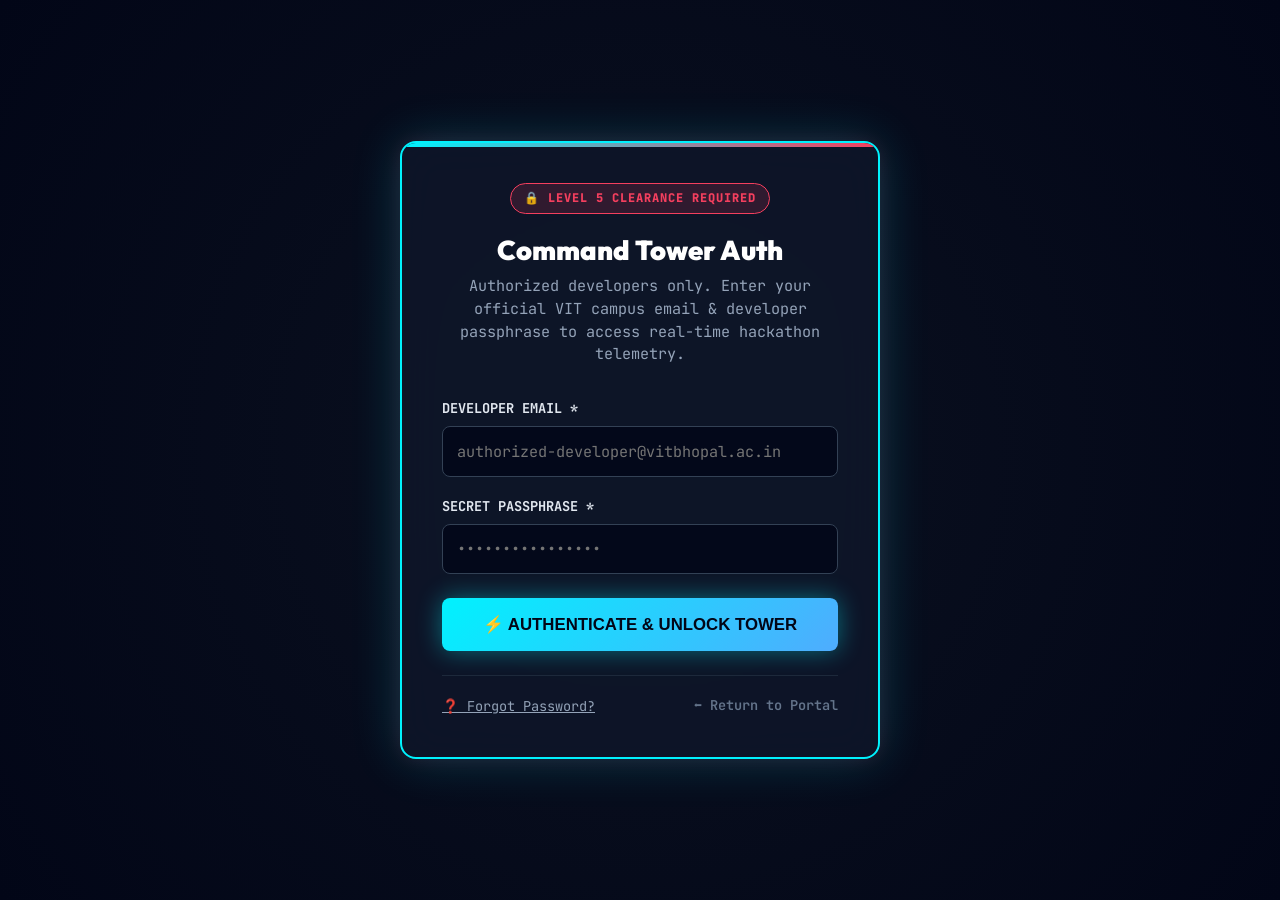
==== developer.html @ 4f8545e0 "feat(auth): integrate titanium zero-knowledge SHA-256 developer authentication gateway" ====
<!DOCTYPE html>
<html lang="en">
<head>
    <meta charset="UTF-8">
    <meta name="viewport" content="width=device-width, initial-scale=1.0">
    <title>Dev Command Tower | HackOrbit 2026 Organizers</title>
    <meta name="description" content="Dedicated developer and organizer portal for HackOrbit 2026. Broadcast live updates to the main hackathon website in real-time.">
    <link rel="stylesheet" href="styles.css">
</head>
<body class="dev-console-body">

    <!-- TITANIUM SECURITY FIREWALL & AUTH GATE -->
    <div id="devAuthOverlay" style="position: fixed; inset: 0; background: radial-gradient(circle at center, #0b1120 0%, #020617 100%); z-index: 10000; display: flex; align-items: center; justify-content: center; padding: 1.5rem;">
        <div style="background: rgba(15, 23, 42, 0.85); border: 2px solid #00f2fe; box-shadow: 0 0 50px rgba(0, 242, 254, 0.2), 0 0 20px rgba(244, 63, 94, 0.15); border-radius: 16px; width: 100%; max-width: 480px; padding: 2.5rem; backdrop-filter: blur(20px); text-align: center; position: relative; overflow: hidden;">
            <div style="position: absolute; top: 0; left: 0; right: 0; height: 4px; background: linear-gradient(90deg, #00f2fe, #f43f5e);"></div>
            <span style="display: inline-block; background: rgba(244, 63, 94, 0.15); border: 1px solid #f43f5e; color: #f43f5e; padding: 0.3rem 0.8rem; border-radius: 9999px; font-size: 0.75rem; font-weight: 800; letter-spacing: 1px; margin-bottom: 1.2rem; font-family: 'JetBrains Mono', monospace;">🔒 LEVEL 5 CLEARANCE REQUIRED</span>
            
            <h2 style="color: #fff; font-size: 1.7rem; font-weight: 900; margin: 0 0 0.5rem 0;">Command Tower Auth</h2>
            <p style="color: #94a3b8; font-size: 0.95rem; line-height: 1.5; margin-bottom: 2rem;">Authorized developers only. Enter your official VIT campus email & developer passphrase to access real-time hackathon telemetry.</p>
            
            <!-- LOGIN FORM -->
            <form id="authLoginForm" style="text-align: left;">
                <div style="margin-bottom: 1.2rem;">
                    <label style="display: block; color: #e2e8f0; font-size: 0.85rem; font-weight: 700; margin-bottom: 0.4rem; font-family: 'JetBrains Mono', monospace;" for="devEmail">DEVELOPER EMAIL *</label>
                    <input type="email" id="devEmail" required placeholder="authorized-developer@vitbhopal.ac.in" style="width: 100%; padding: 0.85rem; background: rgba(2, 6, 23, 0.8); border: 1px solid #334155; color: #fff; border-radius: 8px; font-family: 'JetBrains Mono', monospace; font-size: 0.95rem; transition: all 0.2s; outline: none;" autocomplete="email">
                </div>

                <div style="margin-bottom: 1.5rem;">
                    <label style="display: block; color: #e2e8f0; font-size: 0.85rem; font-weight: 700; margin-bottom: 0.4rem; font-family: 'JetBrains Mono', monospace;" for="devPass">SECRET PASSPHRASE *</label>
                    <input type="password" id="devPass" required placeholder="••••••••••••••••" style="width: 100%; padding: 0.85rem; background: rgba(2, 6, 23, 0.8); border: 1px solid #334155; color: #fff; border-radius: 8px; font-family: 'JetBrains Mono', monospace; font-size: 0.95rem; transition: all 0.2s; outline: none;" autocomplete="current-password">
                </div>

                <div id="authErrorMsg" style="color: #f43f5e; background: rgba(244, 63, 94, 0.1); border: 1px solid #f43f5e; padding: 0.75rem; border-radius: 6px; font-size: 0.85rem; margin-bottom: 1.2rem; display: none; font-family: 'JetBrains Mono', monospace;">
                    🚨 ACCESS DENIED: Unidentified cryptographic hash signature.
                </div>

                <button type="submit" style="width: 100%; padding: 1rem; background: linear-gradient(135deg, #00f2fe, #4facfe); border: none; color: #020617; font-weight: 900; border-radius: 8px; font-size: 1.05rem; cursor: pointer; transition: all 0.2s; box-shadow: 0 0 25px rgba(0, 242, 254, 0.4); text-transform: uppercase;">
                    ⚡ Authenticate & Unlock Tower
                </button>
            </form>

            <div style="display: flex; justify-content: space-between; align-items: center; margin-top: 1.5rem; padding-top: 1.2rem; border-top: 1px solid #1e293b;">
                <button type="button" id="forgotPassBtn" style="background: transparent; border: none; color: #94a3b8; font-size: 0.85rem; text-decoration: underline; cursor: pointer; transition: color 0.2s; font-family: 'JetBrains Mono', monospace;">
                    ❓ Forgot Password?
                </button>
                <a href="index.html" style="color: #64748b; font-size: 0.85rem; text-decoration: none; font-weight: 600; font-family: 'JetBrains Mono', monospace;">
                    ⬅ Return to Portal
                </a>
            </div>

            <!-- FORGOT PASSWORD / RECOVERY SECTION -->
            <div id="recoveryContainer" style="display: none; margin-top: 1.5rem; padding-top: 1.5rem; border-top: 1px dashed #334155; text-align: left;">
                <span style="color: #00f2fe; font-weight: 800; font-size: 0.85rem; display: block; margin-bottom: 0.5rem;">🛡️ CRYPTOGRAPHIC RECOVERY PROTOCOL</span>
                <p style="color: #94a3b8; font-size: 0.82rem; line-height: 1.5; margin-bottom: 1rem;">
                    For zero-knowledge security, credentials exist strictly as one-way SHA-256 hashes in source code. To verify identity and recover access, answer your campus challenge:
                </p>
                <div style="margin-bottom: 1rem;">
                    <label style="display: block; color: #fff; font-size: 0.8rem; font-weight: 700; margin-bottom: 0.3rem;" for="recoveryClubInput">Security Challenge: Official organizing club name at VIT?</label>
                    <input type="text" id="recoveryClubInput" placeholder="e.g. Data Science Club" style="width: 100%; padding: 0.6rem; background: #020617; border: 1px solid #059669; color: #fff; border-radius: 6px; font-size: 0.85rem; font-family: 'JetBrains Mono', monospace;">
                </div>
                <button type="button" id="verifyRecoveryBtn" style="width: 100%; padding: 0.65rem; background: rgba(16, 185, 129, 0.2); border: 1px solid #10b981; color: #10b981; font-weight: 800; border-radius: 6px; cursor: pointer;">
                    🔍 Verify & Reveal Passphrase
                </button>
                <div id="recoveryResult" style="margin-top: 0.8rem; font-size: 0.85rem; font-weight: 700; font-family: 'JetBrains Mono', monospace; display: none;"></div>
            </div>
        </div>
    </div>

    <!-- PROTECTED PORTAL CONTENT WRAPPER -->
    <div id="devPortalMainContent" style="display: none;">
        <!-- HEADER -->
        <header class="dev-header">
            <div class="dev-title">
                <span>💻 HackOrbit DevTower v2.6 // Organizers & Admin Console</span>
            </div>
            <div style="display: flex; gap: 1.2rem; align-items: center; flex-wrap: wrap;">
                <span style="color: #10b981; font-size: 0.9rem; font-weight: 700;">🟢 SYNC ENGINE: ACTIVE</span>
                <button id="devLogoutBtn" style="background: rgba(244, 63, 94, 0.15); border: 1px solid #f43f5e; color: #f43f5e; padding: 0.5rem 1.1rem; border-radius: 4px; cursor: pointer; font-family: 'JetBrains Mono', monospace; font-size: 0.85rem; font-weight: 700; transition: all 0.2s;">
                    🔒 Lock & Logout
                </button>
                <a href="index.html" target="_blank" style="background: rgba(16, 185, 129, 0.15); border: 1px solid #10b981; color: #10b981; padding: 0.5rem 1.2rem; border-radius: 4px; text-decoration: none; font-weight: 700; font-size: 0.85rem; transition: all 0.2s;">
                    🔗 Live Website →
                </a>
            </div>
        </header>

        <div class="container" style="max-width: 1300px; padding: 2rem;">
        <p style="color: #94a3b8; margin-bottom: 2rem; font-size: 1.05rem;">
            Welcome, Data Science Club Developer! Anything you publish or delete down below is **instantly synchronized** in real-time with the main HackOrbit registration website via browser channel broadcasting. Try having both tabs open side-by-side!
        </p>

        <div class="dev-grid">
            <!-- LEFT PANEL: TRANSMITTING NEW BROADCAST OR SCHEDULE EVENT -->
            <div class="dev-panel">
                <h2 class="dev-panel-title" id="formPanelTitle">📡 Transmit New Live Announcement</h2>
                <form id="broadcastForm">
                    <div style="margin-bottom: 1.5rem;">
                        <label style="display: block; color: #fff; margin-bottom: 0.5rem; font-weight: 700;" id="titleLabel" for="title">Broadcast Title *</label>
                        <input type="text" id="title" required placeholder="e.g. 🚀 NEW TRACK BONUSES RELEASED!" style="width: 100%; padding: 0.8rem; background: #0b1120; border: 1px solid #059669; color: #fff; border-radius: 4px; font-family: 'JetBrains Mono', monospace; font-size: 1rem;">
                    </div>

                    <div style="margin-bottom: 1.5rem;">
                        <label style="display: block; color: #fff; margin-bottom: 0.5rem; font-weight: 700;" id="dateLabel" for="eventDate">Hackathon Date & Schedule Time *</label>
                        <input type="text" id="eventDate" required placeholder="e.g. Day 1 (Nov 14) - 05:30 PM or Nov 15 | 10:00 AM" style="width: 100%; padding: 0.8rem; background: #0b1120; border: 1px solid #059669; color: #fff; border-radius: 4px; font-family: 'JetBrains Mono', monospace; font-size: 1rem;">
                        <p id="dateHelp" style="color: #64748b; font-size: 0.82rem; margin-top: 0.4rem; margin-bottom: 0;">This exact schedule date & time will appear on the HackOrbit Live Events portal.</p>
                    </div>

                    <div id="metaRow" style="display: grid; grid-template-columns: 1fr 1fr; gap: 1.5rem; margin-bottom: 1.5rem;">
                        <div>
                            <label style="display: block; color: #fff; margin-bottom: 0.5rem; font-weight: 700;" for="category">Badge Category *</label>
                            <select id="category" required style="width: 100%; padding: 0.8rem; background: #0b1120; border: 1px solid #059669; color: #fff; border-radius: 4px; font-family: 'JetBrains Mono', monospace; font-size: 1rem; cursor: pointer;">
                                <option value="ALERT">🚨 ALERT</option>
                                <option value="NEW PRIZE">💰 NEW PRIZE</option>
                                <option value="SCHEDULE">📅 SCHEDULE</option>
                                <option value="INFO" selected>ℹ️ INFO / WORKSHOP</option>
                            </select>
                        </div>
                        <div>
                            <label style="display: block; color: #fff; margin-bottom: 0.5rem; font-weight: 700;" for="priority">Card Glow & Priority *</label>
                            <select id="priority" required style="width: 100%; padding: 0.8rem; background: #0b1120; border: 1px solid #059669; color: #fff; border-radius: 4px; font-family: 'JetBrains Mono', monospace; font-size: 1rem; cursor: pointer;">
                                <option value="urgent">🔴 Urgent (Red Glow)</option>
                                <option value="prize">🟡 Prize Bounty (Gold Glow)</option>
                                <option value="info" selected>🔵 Normal (Cyan Glow)</option>
                            </select>
                        </div>
                    </div>

                    <div style="margin-bottom: 1.5rem;">
                        <label style="display: block; color: #fff; margin-bottom: 0.5rem; font-weight: 700;" id="descLabel" for="text">Announcement Content *</label>
                        <textarea id="text" required rows="4" placeholder="Enter full details for student hackers..." style="width: 100%; padding: 0.8rem; background: #0b1120; border: 1px solid #059669; color: #fff; border-radius: 4px; font-family: 'JetBrains Mono', monospace; font-size: 1rem; resize: vertical;"></textarea>
                    </div>

                    <button type="submit" id="submitBtn" class="dev-btn">
                        ⚡ BROADCAST INSTANTLY TO HACKORBIT FEED
                    </button>
                </form>
            </div>

            <!-- RIGHT PANEL: LIVE DASHBOARD -->
            <div class="dev-panel">
                <div style="display: flex; justify-content: space-between; align-items: center; margin-bottom: 1.5rem; padding-bottom: 0.8rem; border-bottom: 1px dashed #374151;">
                    <h2 id="dashboardTitle" style="color: #fff; font-size: 1.2rem; margin: 0;">🛰️ Active Feed & Broadcast Control</h2>
                    <button id="backToFeedBtn" style="background: rgba(0, 242, 254, 0.15); border: 1px solid #00f2fe; color: #00f2fe; padding: 0.4rem 1rem; border-radius: 4px; cursor: pointer; font-family: 'JetBrains Mono', monospace; font-size: 0.85rem; font-weight: 700; transition: all 0.2s;">
                        🔙 Back
                    </button>
                </div>
                
                <p id="dashboardDesc" style="color: #64748b; font-size: 0.9rem; margin-bottom: 1.5rem;">
                    These items are currently live on the main HackOrbit portal. Deleting an item removes it from user view instantly without a page refresh.
                </p>

                <div id="devFeedList" style="display: flex; flex-direction: column; gap: 1rem; max-height: 500px; overflow-y: auto; padding-right: 0.5rem;">
                    <!-- Javascript populates active items -->
                </div>
            </div>
        </div>

        <!-- BOTTOM SECTION: ECOSYSTEM LIVE CUSTOMIZATION -->
        <div style="margin-top: 4rem; margin-bottom: 4rem; border-top: 1px solid #374151; padding-top: 2.5rem;">
            <div style="display: flex; justify-content: space-between; align-items: center; margin-bottom: 2rem; flex-wrap: wrap; gap: 1rem;">
                <div>
                    <span style="color: #00f2fe; font-weight: 700; font-family: 'JetBrains Mono', monospace; font-size: 0.85rem; letter-spacing: 1px; text-transform: uppercase;">🌍 Deep Customization Console</span>
                    <h2 style="color: #fff; font-size: 1.8rem; margin: 0.3rem 0 0 0;">Customize "Enter the Ecosystem"</h2>
                    <p style="color: #64748b; font-size: 0.9rem; margin: 0.4rem 0 0 0;">Modify stats, labels, challenge tracks, and descriptions below. Changes take effect on the main website when you click the save buttons.</p>
                </div>
                <button id="resetEcosystemBtn" style="background: rgba(239, 68, 68, 0.15); border: 1px solid #ef4444; color: #ef4444; padding: 0.5rem 1.2rem; border-radius: 4px; cursor: pointer; font-family: 'JetBrains Mono', monospace; font-size: 0.85rem; font-weight: 700; transition: all 0.2s;">
                    🔄 Reset Ecosystem to Defaults
                </button>
            </div>
            
            <div style="display: grid; grid-template-columns: repeat(auto-fit, minmax(320px, 1fr)); gap: 2rem;">
                <!-- 1. OVERVIEW & INTRO CUSTOMIZER -->
                <div class="dev-panel" style="height: 100%;">
                    <h3 style="color: #fff; font-size: 1.2rem; margin-top: 0; margin-bottom: 1rem; border-bottom: 1px dashed #374151; padding-bottom: 0.6rem;">📝 Header & Overview Text</h3>
                    <div style="display: flex; flex-direction: column; gap: 1rem;">
                        <div>
                            <label style="display: block; color: #fff; font-size: 0.9rem; font-weight: 700; margin-bottom: 0.4rem;" for="ecoSubtitle">Section Subtitle</label>
                            <input type="text" id="ecoSubtitle" style="width: 100%; padding: 0.7rem; background: #0b1120; border: 1px solid #059669; color: #fff; border-radius: 4px; font-family: 'JetBrains Mono', monospace;">
                        </div>
                        <div>
                            <label style="display: block; color: #fff; font-size: 0.9rem; font-weight: 700; margin-bottom: 0.4rem;" for="ecoTitle">Main Heading (HTML allowed)</label>
                            <input type="text" id="ecoTitle" style="width: 100%; padding: 0.7rem; background: #0b1120; border: 1px solid #059669; color: #fff; border-radius: 4px; font-family: 'JetBrains Mono', monospace;">
                        </div>
                        <div>
                            <label style="display: block; color: #fff; font-size: 0.9rem; font-weight: 700; margin-bottom: 0.4rem;" for="ecoDesc">Overview Description</label>
                            <textarea id="ecoDesc" rows="4" style="width: 100%; padding: 0.7rem; background: #0b1120; border: 1px solid #059669; color: #fff; border-radius: 4px; font-family: 'JetBrains Mono', monospace; resize: vertical;"></textarea>
                        </div>
                        <button id="saveEcoOverviewBtn" class="dev-btn" style="margin-top: 0.5rem; width: 100%;">
                            ⚡ SAVE OVERVIEW TO MAIN WEBSITE
                        </button>
                    </div>
                </div>

                <!-- 2. STATS BOXES CUSTOMIZER -->
                <div class="dev-panel" style="height: 100%;">
                    <div style="display: flex; justify-content: space-between; align-items: center; margin-bottom: 1rem; border-bottom: 1px dashed #374151; padding-bottom: 0.6rem;">
                        <h3 style="color: #fff; font-size: 1.2rem; margin: 0;">📊 Stat Counters & Labels</h3>
                        <button id="addEcoStatBtn" style="background: rgba(16, 185, 129, 0.2); border: 1px solid #10b981; color: #10b981; padding: 0.3rem 0.8rem; border-radius: 4px; cursor: pointer; font-weight: 700; font-size: 0.8rem;">➕ Add Stat</button>
                    </div>
                    <div id="ecoStatsContainer" style="display: flex; flex-direction: column; gap: 1rem; max-height: 380px; overflow-y: auto; padding-right: 0.4rem; margin-bottom: 1rem;">
                        <!-- JS renders stat inputs here -->
                    </div>
                    <button id="saveEcoStatsBtn" class="dev-btn" style="background: linear-gradient(135deg, #10b981, #3b82f6); width: 100%;">
                        💾 SAVE STATS TO MAIN WEBSITE
                    </button>
                </div>

                <!-- 3. CHALLENGE TRACKS CUSTOMIZER -->
                <div class="dev-panel" style="height: 100%; grid-column: 1 / -1;">
                    <div style="display: flex; justify-content: space-between; align-items: center; margin-bottom: 1.5rem; border-bottom: 1px dashed #374151; padding-bottom: 0.6rem; flex-wrap: wrap; gap: 0.5rem;">
                        <div>
                            <h3 style="color: #fff; font-size: 1.2rem; margin: 0;">🛠️ AI & MLOps Challenge Tracks</h3>
                            <span style="color: #64748b; font-size: 0.85rem;">Edit icon emojis, titles, and challenge goals for student teams</span>
                        </div>
                        <button id="addEcoTrackBtn" style="background: rgba(0, 242, 254, 0.2); border: 1px solid #00f2fe; color: #00f2fe; padding: 0.4rem 1rem; border-radius: 4px; cursor: pointer; font-weight: 700; font-size: 0.85rem;">➕ Add Challenge Track</button>
                    </div>
                    <div id="ecoTracksContainer" style="display: grid; grid-template-columns: repeat(auto-fit, minmax(280px, 1fr)); gap: 1.5rem; margin-bottom: 1.5rem;">
                        <!-- JS renders challenge track cards here -->
                    </div>
                    <button id="saveEcoTracksBtn" class="dev-btn" style="background: linear-gradient(135deg, #00f2fe, #4facfe); width: 100%; max-width: 450px; margin: 0 auto; display: block;">
                        💾 SAVE CHALLENGE TRACKS TO MAIN WEBSITE
                    </button>
                </div>
            </div>
        </div>

        <!-- BOTTOM SECTION #2: FREQUENTLY ASKED QUESTIONS (FAQ) LIVE CUSTOMIZATION -->
        <div style="margin-top: 4rem; margin-bottom: 4rem; border-top: 1px solid #374151; padding-top: 2.5rem;">
            <div style="display: flex; justify-content: space-between; align-items: center; margin-bottom: 1.5rem; flex-wrap: wrap; gap: 1rem;">
                <div>
                    <span style="color: #f43f5e; font-family: 'JetBrains Mono', monospace; font-weight: 700; text-transform: uppercase; font-size: 0.85rem; letter-spacing: 1.5px;">GOT QUESTIONS? PORTAL EDITOR</span>
                    <h2 style="font-size: 1.8rem; margin: 0.3rem 0; color: #fff;">Frequently Asked <span style="color: #f43f5e;">Questions</span> Customizer</h2>
                    <p style="color: #94a3b8; font-size: 0.95rem; margin: 0;">Add new FAQ questions, modify answers, and update descriptions. Changes take effect on the main website only when you click the save buttons.</p>
                </div>
                <button id="resetFaqBtn" style="background: rgba(244, 63, 94, 0.15); border: 1px solid #f43f5e; color: #f43f5e; padding: 0.6rem 1.2rem; border-radius: 4px; cursor: pointer; font-family: 'JetBrains Mono', monospace; font-weight: 700; transition: all 0.2s;">
                    🔄 Reset FAQs to Defaults
                </button>
            </div>

            <div style="display: grid; grid-template-columns: minmax(320px, 1fr) minmax(400px, 2fr); gap: 2rem; align-items: start;" class="eco-grid-container">
                <!-- 1. FAQ HEADER TEXT CUSTOMIZER -->
                <div class="dev-panel" style="height: 100%;">
                    <h3 style="color: #fff; font-size: 1.2rem; margin-bottom: 1rem; border-bottom: 1px dashed #374151; padding-bottom: 0.5rem;">📝 FAQ Section Header & Title</h3>
                    
                    <div style="display: flex; flex-direction: column; gap: 1.2rem; margin-bottom: 1.5rem;">
                        <div>
                            <label style="display: block; color: #94a3b8; font-size: 0.85rem; margin-bottom: 0.4rem;">Section Subtitle</label>
                            <input type="text" id="faqSubtitle" class="dev-select" style="width: 100%;" placeholder="Got Questions?">
                        </div>
                        <div>
                            <label style="display: block; color: #94a3b8; font-size: 0.85rem; margin-bottom: 0.4rem;">Main Heading (HTML allowed)</label>
                            <input type="text" id="faqTitle" class="dev-select" style="width: 100%;" placeholder="Frequently Asked <span class='text-gradient'>Questions</span>">
                        </div>
                        <div>
                            <label style="display: block; color: #94a3b8; font-size: 0.85rem; margin-bottom: 0.4rem;">Overview Description</label>
                            <textarea id="faqDesc" class="dev-select" style="width: 100%; resize: vertical;" rows="4" placeholder="Everything you need to know about competing in HackOrbit 2026."></textarea>
                        </div>
                    </div>

                    <button id="saveFaqOverviewBtn" class="dev-btn" style="background: linear-gradient(135deg, #f43f5e, #fb7185); width: 100%;">
                        💾 SAVE FAQ OVERVIEW TO MAIN WEBSITE
                    </button>
                </div>

                <!-- 2. FAQ QUESTIONS & ANSWERS CUSTOMIZER -->
                <div class="dev-panel" style="height: 100%;">
                    <div style="display: flex; justify-content: space-between; align-items: center; margin-bottom: 1.2rem; border-bottom: 1px dashed #374151; padding-bottom: 0.6rem; flex-wrap: wrap; gap: 0.5rem;">
                        <div>
                            <h3 style="color: #fff; font-size: 1.2rem; margin: 0;">❓ FAQ Items Editor</h3>
                            <span style="color: #64748b; font-size: 0.85rem;">Manage accordion questions and developer responses</span>
                        </div>
                        <button id="addFaqItemBtn" style="background: rgba(244, 63, 94, 0.2); border: 1px solid #f43f5e; color: #f43f5e; padding: 0.4rem 1rem; border-radius: 4px; cursor: pointer; font-weight: 700; font-size: 0.85rem;">➕ Add FAQ Question</button>
                    </div>

                    <div id="faqItemsContainer" style="display: flex; flex-direction: column; gap: 1.2rem; margin-bottom: 1.5rem; max-height: 600px; overflow-y: auto; padding-right: 0.5rem;">
                        <!-- JS renders FAQ item cards here -->
                    </div>

                    <button id="saveFaqItemsBtn" class="dev-btn" style="background: linear-gradient(135deg, #f43f5e, #e11d48); width: 100%;">
                        💾 SAVE FAQS TO MAIN WEBSITE
                    </button>
                </div>
            </div>
        </div>
    </div>
    </div><!-- END #devPortalMainContent WRAPPER -->

    <!-- TOAST CONFIRMATION -->
    <div id="devToast" style="position: fixed; bottom: 30px; right: 30px; background: #10b981; color: #000; font-weight: 700; padding: 1rem 1.8rem; border-radius: 4px; box-shadow: 0 0 25px rgba(16, 185, 129, 0.6); display: none; z-index: 9999;">
        ✅ Broadcast Transmitted across Live Channels!
    </div>

    <script src="dev-portal.js"></script>
</body>
</html>
---- styles.css ----
@import url('https://fonts.googleapis.com/css2?family=Outfit:wght@300;400;500;600;700;800;900&family=Plus+Jakarta+Sans:wght@300;400;500;600;700&family=JetBrains+Mono:wght@400;500;700&display=swap');

:root {
    /* Color Palette - Deep Cosmic Cyberpunk (Dark Mode Default) */
    --bg-primary: #050814;
    --bg-secondary: #0a0f24;
    --bg-card: rgba(18, 26, 56, 0.6);
    --bg-glass: rgba(20, 30, 65, 0.45);
    --border-glass: rgba(255, 255, 255, 0.12);
    --border-glow: rgba(0, 242, 254, 0.4);
    
    /* Neon Accents */
    --accent-cyan: #00f2fe;
    --accent-purple: #8a2be2;
    --accent-magenta: #ff007f;
    --accent-emerald: #00df89;
    --accent-gold: #ffb800;
    --accent-red: #ff3864;
    
    /* Gradients */
    --gradient-primary: linear-gradient(135deg, var(--accent-cyan), #4facfe, var(--accent-purple));
    --gradient-fire: linear-gradient(135deg, #ff0844 0%, #ffb199 100%);
    --gradient-emerald: linear-gradient(135deg, #0ba360 0%, #3cba92 100%);
    --gradient-gold: linear-gradient(135deg, #f6d365 0%, #fda085 100%);
    --gradient-text: linear-gradient(90deg, #00f2fe, #9b51e0, #ff007f);

    /* Typography */
    --font-heading: 'Outfit', sans-serif;
    --font-body: 'Plus Jakarta Sans', sans-serif;
    --font-code: 'JetBrains Mono', monospace;
    
    /* Text Colors */
    --text-main: #f0f4ff;
    --text-muted: #94a3b8;
    --text-dark: #0f172a;

    /* Shadows & Glows */
    --glow-cyan: 0 0 25px rgba(0, 242, 254, 0.35);
    --glow-purple: 0 0 25px rgba(138, 43, 226, 0.35);
    --glow-emerald: 0 0 25px rgba(0, 223, 137, 0.35);
    
    /* Transition & Dimensions */
    --transition-fast: 0.2s cubic-bezier(0.4, 0, 0.2, 1);
    --transition-smooth: 0.4s cubic-bezier(0.16, 1, 0.3, 1);
    --radius-sm: 8px;
    --radius-md: 16px;
    --radius-lg: 24px;
    --radius-full: 9999px;
}

/* Light Theme Variables (Switch via theme toggle) */
[data-theme="light"] {
    --bg-primary: #f2f6ff;
    --bg-secondary: #e6f0ff;
    --bg-card: rgba(255, 255, 255, 0.75);
    --bg-glass: rgba(255, 255, 255, 0.85);
    --border-glass: rgba(15, 23, 42, 0.1);
    --border-glow: rgba(138, 43, 226, 0.3);
    
    --text-main: #0f172a;
    --text-muted: #475569;
    --text-dark: #ffffff;
    
    --glow-cyan: 0 8px 30px rgba(0, 242, 254, 0.2);
    --glow-purple: 0 8px 30px rgba(138, 43, 226, 0.2);
    
    --gradient-primary: linear-gradient(135deg, #2563eb, #7c3aed, #db2777);
    --gradient-text: linear-gradient(90deg, #1d4ed8, #7c3aed, #d946ef);
}

/* Base Styles & Resets */
* {
    margin: 0;
    padding: 0;
    box-sizing: border-box;
}

html {
    scroll-behavior: smooth;
    font-size: 16px;
}

body {
    background-color: var(--bg-primary);
    color: var(--text-main);
    font-family: var(--font-body);
    line-height: 1.6;
    overflow-x: hidden;
    transition: background-color var(--transition-smooth), color var(--transition-smooth);
    background-image: 
        radial-gradient(circle at 15% 20%, rgba(138, 43, 226, 0.15) 0%, transparent 45%),
        radial-gradient(circle at 85% 60%, rgba(0, 242, 254, 0.12) 0%, transparent 45%),
        radial-gradient(circle at 50% 90%, rgba(255, 0, 127, 0.1) 0%, transparent 40%);
    background-attachment: fixed;
}

a {
    color: inherit;
    text-decoration: none;
    transition: color var(--transition-fast);
}

ul {
    list-style: none;
}

/* Typography Utility */
h1, h2, h3, h4, h5, h6 {
    font-family: var(--font-heading);
    font-weight: 700;
    line-height: 1.25;
}

.text-gradient {
    background: var(--gradient-text);
    -webkit-background-clip: text;
    -webkit-text-fill-color: transparent;
    background-clip: text;
    display: inline-block;
}

/* Glassmorphism Containers */
.glass-card {
    background: var(--bg-card);
    backdrop-filter: blur(14px);
    -webkit-backdrop-filter: blur(14px);
    border: 1px solid var(--border-glass);
    border-radius: var(--radius-md);
    box-shadow: 0 10px 30px rgba(0, 0, 0, 0.2);
    transition: all var(--transition-smooth);
}

.glass-card:hover {
    transform: translateY(-5px);
    border-color: var(--border-glow);
    box-shadow: var(--glow-cyan);
}

/* Layout & Containers */
.container {
    max-width: 1240px;
    margin: 0 auto;
    padding: 0 2rem;
}

section {
    padding: 6rem 0;
    position: relative;
}

/* -------------------------------------------
   LIVE DEVELOPER TICKER BANNER (TOP)
------------------------------------------- */
.live-ticker-banner {
    background: rgba(10, 15, 36, 0.95);
    border-bottom: 1px solid var(--border-glow);
    padding: 0.6rem 2rem;
    position: sticky;
    top: 0;
    z-index: 1000;
    display: flex;
    align-items: center;
    justify-content: space-between;
    gap: 1rem;
    backdrop-filter: blur(20px);
    box-shadow: 0 4px 20px rgba(0, 242, 254, 0.15);
}

[data-theme="light"] .live-ticker-banner {
    background: rgba(255, 255, 255, 0.95);
}

.ticker-left {
    display: flex;
    align-items: center;
    gap: 0.8rem;
    overflow: hidden;
    flex-grow: 1;
}

.live-badge {
    background: var(--accent-red);
    color: #fff;
    font-family: var(--font-code);
    font-weight: 700;
    font-size: 0.75rem;
    padding: 0.2rem 0.6rem;
    border-radius: var(--radius-full);
    text-transform: uppercase;
    letter-spacing: 1px;
    display: flex;
    align-items: center;
    gap: 0.4rem;
    animation: pulse-red 2s infinite;
    white-space: nowrap;
}

.live-dot {
    width: 6px;
    height: 6px;
    background: #fff;
    border-radius: 50%;
}

.ticker-content {
    font-family: var(--font-code);
    font-size: 0.9rem;
    color: var(--accent-cyan);
    white-space: nowrap;
    overflow: hidden;
    text-overflow: ellipsis;
    font-weight: 500;
}

.ticker-cta {
    background: transparent;
    border: 1px solid var(--accent-emerald);
    color: var(--accent-emerald);
    padding: 0.3rem 0.8rem;
    font-size: 0.8rem;
    border-radius: var(--radius-sm);
    font-family: var(--font-code);
    transition: all var(--transition-fast);
    white-space: nowrap;
}

.ticker-cta:hover {
    background: var(--accent-emerald);
    color: #000;
    box-shadow: var(--glow-emerald);
}

/* -------------------------------------------
   NAVIGATION BAR
------------------------------------------- */
.navbar {
    padding: 1.25rem 0;
    position: sticky;
    top: 0;
    z-index: 999;
    background: var(--bg-glass);
    backdrop-filter: blur(18px);
    -webkit-backdrop-filter: blur(18px);
    border-bottom: 1px solid var(--border-glass);
}

.nav-container {
    display: flex;
    align-items: center;
    justify-content: space-between;
}

.logo {
    font-family: var(--font-heading);
    font-size: 1.6rem;
    font-weight: 900;
    display: flex;
    align-items: center;
    gap: 0.5rem;
    letter-spacing: -0.5px;
}

.logo-icon {
    color: var(--accent-cyan);
    font-size: 1.8rem;
    filter: drop-shadow(0 0 8px var(--accent-cyan));
    animation: float 3s ease-in-out infinite;
}

.nav-links {
    display: flex;
    align-items: center;
    gap: 2rem;
}

.nav-links a {
    font-weight: 600;
    font-size: 0.95rem;
    color: var(--text-muted);
    position: relative;
    padding: 0.3rem 0;
}

.nav-links a::after {
    content: '';
    position: absolute;
    bottom: 0;
    left: 0;
    width: 0%;
    height: 2px;
    background: var(--gradient-primary);
    transition: width var(--transition-fast);
}

.nav-links a:hover {
    color: var(--text-main);
}

.nav-links a:hover::after {
    width: 100%;
}

.nav-actions {
    display: flex;
    align-items: center;
    gap: 1rem;
}

.btn-theme {
    background: rgba(255, 255, 255, 0.08);
    border: 1px solid var(--border-glass);
    color: var(--text-main);
    width: 42px;
    height: 42px;
    border-radius: 50%;
    cursor: pointer;
    display: flex;
    align-items: center;
    justify-content: center;
    font-size: 1.2rem;
    transition: all var(--transition-fast);
}

.btn-theme:hover {
    background: var(--accent-purple);
    color: #fff;
    box-shadow: var(--glow-purple);
    transform: rotate(20deg);
}

.btn-primary {
    background: var(--gradient-primary);
    color: #fff;
    font-family: var(--font-heading);
    font-weight: 700;
    padding: 0.75rem 1.6rem;
    border-radius: var(--radius-full);
    border: none;
    cursor: pointer;
    display: inline-flex;
    align-items: center;
    gap: 0.5rem;
    transition: all var(--transition-smooth);
    position: relative;
    overflow: hidden;
    box-shadow: 0 5px 20px rgba(0, 242, 254, 0.3);
}

.btn-primary:hover {
    transform: translateY(-3px) scale(1.02);
    box-shadow: 0 8px 30px rgba(138, 43, 226, 0.5);
}

.btn-outline {
    background: transparent;
    border: 2px solid var(--accent-cyan);
    color: var(--accent-cyan);
    font-family: var(--font-heading);
    font-weight: 700;
    padding: 0.7rem 1.5rem;
    border-radius: var(--radius-full);
    transition: all var(--transition-smooth);
}

.btn-outline:hover {
    background: var(--accent-cyan);
    color: #050814;
    box-shadow: var(--glow-cyan);
}

/* -------------------------------------------
   HERO SECTION
------------------------------------------- */
.hero-section {
    min-height: calc(100vh - 110px);
    display: flex;
    align-items: center;
    justify-content: center;
    text-align: center;
    padding: 4rem 2rem;
    position: relative;
}

.hero-content {
    max-width: 900px;
    margin: 0 auto;
    z-index: 2;
}

.hero-tag {
    display: inline-flex;
    align-items: center;
    gap: 0.6rem;
    background: rgba(0, 242, 254, 0.1);
    border: 1px solid var(--accent-cyan);
    color: var(--accent-cyan);
    font-family: var(--font-code);
    font-size: 0.9rem;
    padding: 0.4rem 1.2rem;
    border-radius: var(--radius-full);
    margin-bottom: 1.5rem;
    text-transform: uppercase;
    letter-spacing: 1px;
}

.hero-title {
    font-size: 4.5rem;
    font-weight: 900;
    letter-spacing: -1.5px;
    margin-bottom: 0.5rem;
    line-height: 1.1;
}

.hero-tagline {
    font-size: 2.3rem;
    font-weight: 800;
    color: #ffffff;
    margin-bottom: 1.5rem;
    letter-spacing: 0.5px;
}

.hero-subtitle {
    font-size: 1.3rem;
    color: var(--text-muted);
    max-width: 700px;
    margin: 0 auto 2.5rem;
}

.hero-actions {
    display: flex;
    gap: 1.5rem;
    justify-content: center;
    margin-bottom: 4rem;
    flex-wrap: wrap;
}

/* Countdown Timer Card */
.timer-wrapper {
    display: flex;
    justify-content: center;
    gap: 1.5rem;
    margin-top: 2rem;
    flex-wrap: wrap;
}

.timer-box {
    background: var(--bg-card);
    border: 1px solid var(--border-glass);
    padding: 1.5rem;
    border-radius: var(--radius-md);
    min-width: 110px;
    text-align: center;
    position: relative;
    overflow: hidden;
    box-shadow: 0 10px 30px rgba(0,0,0,0.25);
    backdrop-filter: blur(12px);
}

.timer-box::before {
    content: '';
    position: absolute;
    top: 0;
    left: 0;
    width: 100%;
    height: 3px;
    background: var(--gradient-primary);
}

.timer-number {
    font-family: var(--font-heading);
    font-size: 2.8rem;
    font-weight: 800;
    color: var(--accent-cyan);
    line-height: 1;
    margin-bottom: 0.3rem;
    display: block;
    text-shadow: 0 0 15px rgba(0, 242, 254, 0.4);
}

.timer-label {
    font-family: var(--font-code);
    font-size: 0.85rem;
    color: var(--text-muted);
    text-transform: uppercase;
    letter-spacing: 1px;
}

/* -------------------------------------------
   LIVE BROADCAST FEED SECTION (INTEGRATION)
------------------------------------------- */
.feed-section {
    background: rgba(10, 15, 36, 0.4);
    border-top: 1px solid var(--border-glass);
    border-bottom: 1px solid var(--border-glass);
    padding: 4rem 0;
}

.section-header {
    text-align: center;
    margin-bottom: 3.5rem;
}

.section-subtitle {
    font-family: var(--font-code);
    color: var(--accent-cyan);
    text-transform: uppercase;
    letter-spacing: 2px;
    font-size: 0.9rem;
    display: block;
    margin-bottom: 0.5rem;
}

.section-title {
    font-size: 2.5rem;
}

.feed-grid {
    display: grid;
    grid-template-columns: repeat(auto-fit, minmax(320px, 1fr));
    gap: 1.5rem;
}

.feed-card {
    padding: 1.5rem;
    border-left: 4px solid var(--accent-cyan);
    display: flex;
    flex-direction: column;
    gap: 1rem;
}

.feed-card.urgent {
    border-left-color: var(--accent-red);
    box-shadow: 0 0 25px rgba(255, 56, 100, 0.15);
}

.feed-card.prize {
    border-left-color: var(--accent-gold);
}

.feed-meta {
    display: flex;
    justify-content: space-between;
    align-items: center;
    font-family: var(--font-code);
    font-size: 0.8rem;
    color: var(--text-muted);
}

.feed-tag {
    padding: 0.2rem 0.6rem;
    border-radius: var(--radius-sm);
    font-weight: 700;
}

.feed-card.urgent .feed-tag {
    background: rgba(255, 56, 100, 0.2);
    color: var(--accent-red);
}

.feed-card.prize .feed-tag {
    background: rgba(255, 184, 0, 0.2);
    color: var(--accent-gold);
}

.feed-card.info .feed-tag {
    background: rgba(0, 242, 254, 0.2);
    color: var(--accent-cyan);
}

.feed-title {
    font-size: 1.25rem;
    color: var(--text-main);
}

.feed-text {
    font-size: 0.95rem;
    color: var(--text-muted);
}

/* -------------------------------------------
   ABOUT & STATS SECTION
------------------------------------------- */
.stats-grid {
    display: grid;
    grid-template-columns: repeat(4, 1fr);
    gap: 1.5rem;
    margin-top: 3rem;
}

.stat-box {
    text-align: center;
    padding: 2rem;
}

.stat-value {
    font-size: 3rem;
    font-weight: 800;
    color: var(--text-main);
    display: block;
    margin-bottom: 0.5rem;
}

.stat-label {
    color: var(--text-muted);
    font-size: 1rem;
    font-weight: 500;
}

.tracks-grid {
    display: grid;
    grid-template-columns: repeat(auto-fit, minmax(270px, 1fr));
    gap: 2rem;
    margin-top: 4rem;
}

.track-card {
    padding: 2rem;
    text-align: center;
    display: flex;
    flex-direction: column;
    align-items: center;
    gap: 1rem;
}

.track-icon {
    font-size: 2.8rem;
    margin-bottom: 0.5rem;
    padding: 1.2rem;
    background: rgba(138, 43, 226, 0.15);
    border-radius: 50%;
    color: var(--accent-cyan);
}

.track-title {
    font-size: 1.4rem;
}

.track-desc {
    color: var(--text-muted);
    font-size: 0.95rem;
}

/* -------------------------------------------
   INTERACTIVE SCHEDULE TIMELINE (BONUS)
------------------------------------------- */
.schedule-tabs {
    display: flex;
    justify-content: center;
    gap: 1rem;
    margin-bottom: 3rem;
}

.tab-btn {
    background: var(--bg-card);
    border: 1px solid var(--border-glass);
    color: var(--text-muted);
    padding: 0.45rem 1.1rem;
    font-size: 0.85rem;
    font-family: var(--font-heading);
    font-weight: 600;
    border-radius: var(--radius-full);
    cursor: pointer;
    transition: all var(--transition-fast);
}

.tab-btn.active, .tab-btn:hover {
    background: var(--accent-purple);
    color: #fff;
    border-color: var(--accent-cyan);
    box-shadow: var(--glow-purple);
}

.timeline {
    display: grid;
    grid-template-columns: repeat(auto-fit, minmax(400px, 540px));
    justify-content: center;
    gap: 3.2rem;
    max-width: 1300px;
    margin: 0 auto;
    position: relative;
    padding-left: 0;
    border-left: none;
}

.timeline-item {
    position: relative;
    margin-bottom: 0;
    display: flex;
    height: 100%;
}

.timeline-item::before {
    display: none;
}

.timeline-card {
    padding: 1.8rem 2.2rem;
    width: 100%;
    display: flex;
    flex-direction: column;
    justify-content: flex-start;
    border-top: 3.5px solid var(--accent-cyan);
    position: relative;
}

.timeline-time {
    font-family: var(--font-code);
    color: var(--accent-emerald);
    font-weight: 700;
    font-size: 0.9rem;
    margin-bottom: 0.6rem;
    display: block;
}

.timeline-title {
    font-size: 1.45rem;
    margin-bottom: 0.6rem;
}

.timeline-desc {
    color: var(--text-muted);
    font-size: 1rem;
    line-height: 1.6;
}

/* -------------------------------------------
   PRIZES & PODIUM SECTION
------------------------------------------- */
.podium-grid {
    display: grid;
    grid-template-columns: repeat(3, 1fr);
    gap: 2rem;
    align-items: flex-end;
    max-width: 1050px;
    margin: 0 auto;
}

.prize-card {
    text-align: center;
    padding: 2.5rem 1.5rem;
    position: relative;
    overflow: hidden;
}

.prize-card.first {
    border-color: var(--accent-gold);
    box-shadow: 0 0 35px rgba(255, 184, 0, 0.25);
    transform: translateY(-20px);
}

.prize-card.first:hover {
    transform: translateY(-25px);
    box-shadow: 0 0 45px rgba(255, 184, 0, 0.4);
}

.prize-medal {
    font-size: 3rem;
    margin-bottom: 1rem;
    display: inline-block;
}

.prize-rank {
    font-size: 1.3rem;
    text-transform: uppercase;
    letter-spacing: 1px;
    margin-bottom: 0.5rem;
}

.prize-amount {
    font-size: 2.6rem;
    font-weight: 900;
    color: var(--accent-cyan);
    margin-bottom: 1rem;
    display: block;
}

.prize-card.first .prize-amount {
    color: var(--accent-gold);
}

.prize-perks {
    list-style: none;
    color: var(--text-muted);
    font-size: 0.9rem;
}

.prize-perks li {
    margin-bottom: 0.5rem;
}

/* -------------------------------------------
   SPONSORS SECTION
------------------------------------------- */
.sponsors-tier {
    margin-bottom: 3.5rem;
    text-align: center;
}

.tier-title {
    font-size: 1.2rem;
    color: var(--text-muted);
    text-transform: uppercase;
    letter-spacing: 2px;
    margin-bottom: 2rem;
}

.sponsors-grid {
    display: flex;
    flex-wrap: wrap;
    justify-content: center;
    align-items: center;
    gap: 2.5rem;
}

.sponsor-logo {
    padding: 1.5rem 3rem;
    font-family: var(--font-heading);
    font-size: 1.5rem;
    font-weight: 800;
    color: var(--text-muted);
    letter-spacing: 1px;
    display: flex;
    align-items: center;
    gap: 0.8rem;
}

.sponsor-logo:hover {
    color: var(--text-main);
    transform: scale(1.05);
    border-color: var(--accent-cyan);
}

/* -------------------------------------------
   REGISTRATION FORM & VALIDATION (MANDATORY + BONUS)
------------------------------------------- */
.form-container {
    max-width: 750px;
    margin: 0 auto;
    padding: 3.5rem;
}

.form-group {
    margin-bottom: 1.8rem;
    position: relative;
}

.form-row {
    display: grid;
    grid-template-columns: 1fr 1fr;
    gap: 1.5rem;
}

.form-label {
    display: block;
    font-size: 0.95rem;
    font-weight: 600;
    margin-bottom: 0.6rem;
    color: var(--text-main);
}

.form-control {
    width: 100%;
    padding: 1rem 1.25rem;
    background: rgba(5, 8, 20, 0.6);
    border: 1px solid var(--border-glass);
    border-radius: var(--radius-sm);
    color: var(--text-main);
    font-family: var(--font-body);
    font-size: 1rem;
    transition: all var(--transition-fast);
}

.form-control:focus {
    outline: none;
    border-color: var(--accent-cyan);
    box-shadow: 0 0 15px rgba(0, 242, 254, 0.25);
    background: rgba(10, 15, 36, 0.8);
}

.form-control.error {
    border-color: var(--accent-red);
    box-shadow: 0 0 12px rgba(255, 56, 100, 0.3);
}

.error-msg {
    color: var(--accent-red);
    font-size: 0.85rem;
    margin-top: 0.4rem;
    display: none;
}

.form-group.invalid .error-msg {
    display: block;
}

.checkbox-group {
    display: flex;
    align-items: flex-start;
    gap: 0.8rem;
}

.checkbox-group input[type="checkbox"] {
    margin-top: 4px;
    width: 18px;
    height: 18px;
    accent-color: var(--accent-cyan);
    cursor: pointer;
}

/* -------------------------------------------
   FAQ ACCORDION (BONUS)
------------------------------------------- */
.faq-container {
    max-width: 800px;
    margin: 0 auto;
}

.faq-item {
    margin-bottom: 1rem;
    overflow: hidden;
}

.faq-header {
    padding: 1.5rem 2rem;
    display: flex;
    justify-content: space-between;
    align-items: center;
    cursor: pointer;
    font-weight: 600;
    font-size: 1.1rem;
}

.faq-icon {
    transition: transform var(--transition-fast);
    font-size: 1.3rem;
    color: var(--accent-cyan);
}

.faq-content {
    padding: 0 2rem;
    max-height: 0;
    overflow: hidden;
    transition: max-height 0.35s ease-out, padding 0.35s ease;
    color: var(--text-muted);
    font-size: 0.95rem;
}

.faq-item.active .faq-header {
    color: var(--accent-cyan);
    border-bottom: 1px solid var(--border-glass);
}

.faq-item.active .faq-icon {
    transform: rotate(45deg);
}

.faq-item.active .faq-content {
    max-height: 250px;
    padding: 1.5rem 2rem;
}

/* -------------------------------------------
   MODAL & TOAST (CELEBRATORY PROMPT)
------------------------------------------- */
.modal-overlay {
    position: fixed;
    top: 0;
    left: 0;
    width: 100%;
    height: 100%;
    background: rgba(5, 8, 20, 0.85);
    backdrop-filter: blur(8px);
    display: flex;
    align-items: center;
    justify-content: center;
    z-index: 2000;
    opacity: 0;
    pointer-events: none;
    transition: all var(--transition-smooth);
}

.modal-overlay.active {
    opacity: 1;
    pointer-events: all;
}

.modal-content {
    max-width: 500px;
    width: 90%;
    padding: 3rem 2rem;
    text-align: center;
    border: 1px solid var(--accent-emerald);
    box-shadow: var(--glow-emerald);
    transform: scale(0.8);
    transition: transform var(--transition-smooth);
}

.modal-overlay.active .modal-content {
    transform: scale(1);
}

.modal-icon {
    font-size: 4.5rem;
    margin-bottom: 1rem;
    animation: bounce 1s infinite alternate;
}

.modal-title {
    font-size: 2rem;
    color: var(--accent-emerald);
    margin-bottom: 0.8rem;
}

/* -------------------------------------------
   FOOTER & CLUB BRANDING
------------------------------------------- */
footer {
    border-top: 1px solid var(--border-glass);
    padding: 4rem 0 2rem;
    background: rgba(5, 8, 20, 0.8);
    text-align: center;
}

.footer-logo {
    font-size: 1.8rem;
    margin-bottom: 1rem;
}

.footer-dev-link {
    display: inline-block;
    margin-top: 1.5rem;
    padding: 0.5rem 1.2rem;
    background: rgba(0, 242, 254, 0.1);
    border: 1px solid var(--accent-cyan);
    color: var(--accent-cyan);
    font-family: var(--font-code);
    border-radius: var(--radius-full);
    font-size: 0.85rem;
    transition: all var(--transition-fast);
}

.footer-dev-link:hover {
    background: var(--accent-cyan);
    color: #050814;
    box-shadow: var(--glow-cyan);
}

/* -------------------------------------------
   SPECIAL: DEVELOPER CONSOLE THEME (developer.html)
------------------------------------------- */
.dev-console-body {
    background-color: #030712;
    font-family: var(--font-code);
    color: #10b981;
}

.dev-header {
    border-bottom: 2px solid #059669;
    padding: 1.5rem 2rem;
    background: rgba(6, 78, 59, 0.2);
    display: flex;
    justify-content: space-between;
    align-items: center;
}

.dev-title {
    font-family: var(--font-code);
    font-size: 1.5rem;
    color: #10b981;
    text-shadow: 0 0 10px rgba(16, 185, 129, 0.5);
    display: flex;
    align-items: center;
    gap: 0.8rem;
}

.dev-grid {
    display: grid;
    grid-template-columns: 1fr 1fr;
    gap: 2rem;
    padding: 3rem 0;
}

.dev-panel {
    background: rgba(17, 24, 39, 0.85);
    border: 1px solid #059669;
    border-radius: var(--radius-sm);
    padding: 2rem;
    box-shadow: 0 0 20px rgba(16, 185, 129, 0.15);
}

.dev-panel-title {
    color: #fff;
    font-family: var(--font-code);
    font-size: 1.2rem;
    margin-bottom: 1.5rem;
    padding-bottom: 0.8rem;
    border-bottom: 1px dashed #374151;
}

.dev-btn {
    background: #059669;
    color: #fff;
    font-family: var(--font-code);
    font-weight: 700;
    padding: 0.8rem 1.5rem;
    border: none;
    border-radius: 4px;
    cursor: pointer;
    transition: all var(--transition-fast);
    width: 100%;
    margin-top: 1rem;
}

.dev-btn:hover {
    background: #10b981;
    box-shadow: 0 0 20px rgba(16, 185, 129, 0.5);
}

/* -------------------------------------------
   ANIMATIONS
------------------------------------------- */
@keyframes float {
    0%, 100% { transform: translateY(0); }
    50% { transform: translateY(-8px); }
}

@keyframes bounce {
    0% { transform: translateY(0); }
    100% { transform: translateY(-15px); }
}

@keyframes pulse-red {
    0%, 100% { box-shadow: 0 0 0 0 rgba(255, 56, 100, 0.7); }
    70% { box-shadow: 0 0 0 10px rgba(255, 56, 100, 0); }
}

@keyframes fadeIn {
    from { opacity: 0; transform: translateY(15px); }
    to { opacity: 1; transform: translateY(0); }
}

.animate-in {
    animation: fadeIn 0.6s cubic-bezier(0.16, 1, 0.3, 1) forwards;
}

/* -------------------------------------------
   RESPONSIVE QUERIES
------------------------------------------- */
@media (max-width: 992px) {
    .hero-title { font-size: 3.5rem; }
    .hero-tagline { font-size: 2.0rem; }
    .stats-grid { grid-template-columns: repeat(2, 1fr); }
    .podium-grid { grid-template-columns: 1fr; max-width: 500px; }
    .prize-card.first { transform: translateY(0); order: -1; }
    .dev-grid { grid-template-columns: 1fr; }
}

@media (max-width: 768px) {
    .nav-links { display: none; }
    .hero-title { font-size: 2.8rem; }
    .hero-tagline { font-size: 1.7rem; }
    .hero-subtitle { font-size: 1.1rem; }
    .form-row { grid-template-columns: 1fr; }
    .form-container { padding: 2rem 1.5rem; }
    .live-ticker-banner { flex-direction: column; text-align: center; }
}

@media (max-width: 480px) {
    .hero-title { font-size: 2.3rem; }
    .hero-tagline { font-size: 1.5rem; }
    .timer-box { min-width: 80px; padding: 1rem 0.5rem; }
    .timer-number { font-size: 2rem; }
    .stats-grid { grid-template-columns: 1fr; }
}
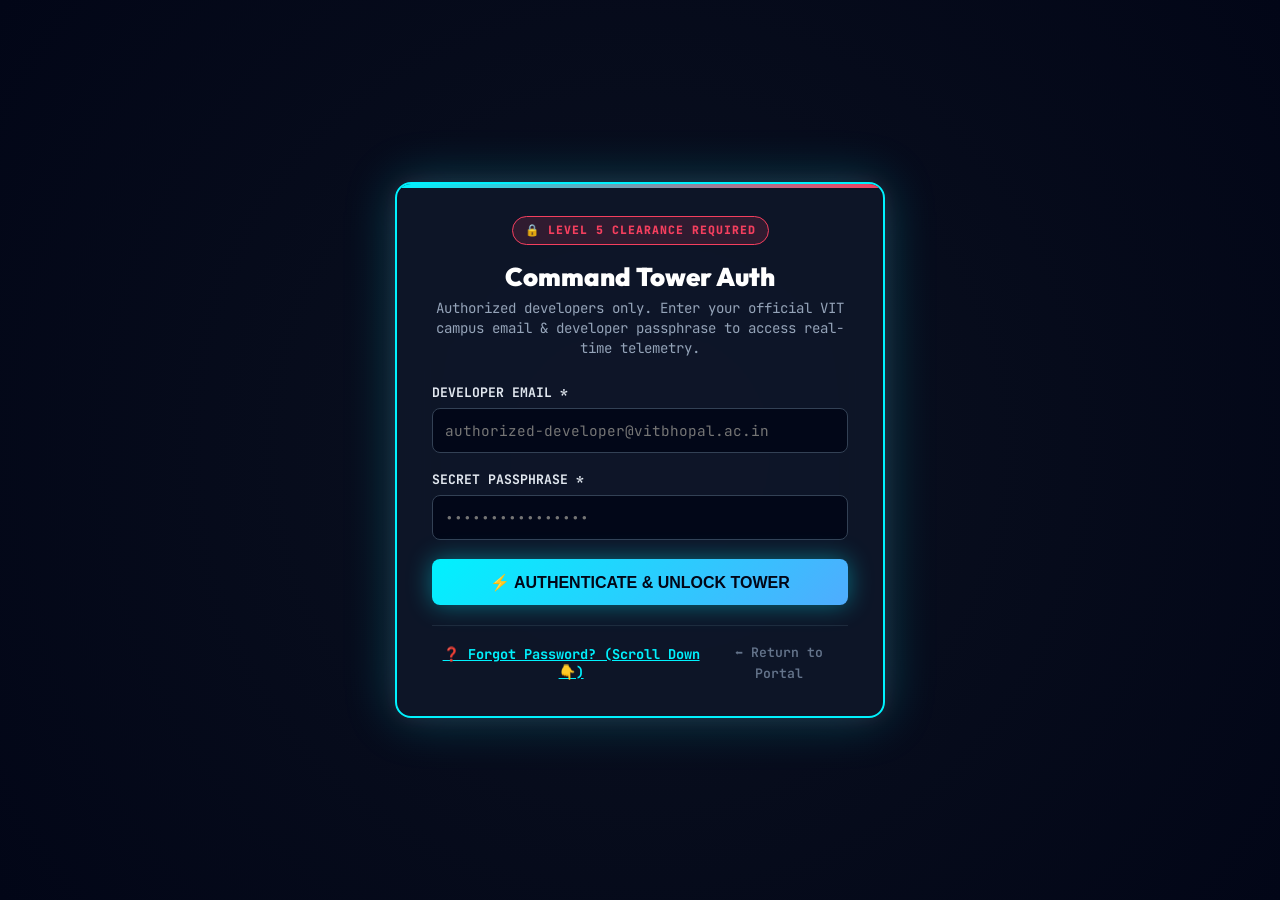
==== commit 29479831: "fix(ui): implement responsive scrolling and max-height limits on dev authentication tower modal" ====
--- a/developer.html
+++ b/developer.html
@@ -9,59 +9,75 @@
 </head>
 <body class="dev-console-body">
 
+    <!-- MOBILE / TABLET WORKSTATION RESTRICTION SHIELD -->
+    <div id="mobileBlockerOverlay" style="position: fixed; inset: 0; background: #020617; z-index: 20000; display: none; flex-direction: column; align-items: center; justify-content: center; padding: 2rem; text-align: center;">
+        <div style="background: rgba(15, 23, 42, 0.95); border: 2px solid #f43f5e; box-shadow: 0 0 50px rgba(244, 63, 94, 0.4); border-radius: 16px; width: 100%; max-width: 480px; padding: 2.5rem; position: relative; backdrop-filter: blur(15px);">
+            <div style="font-size: 3.5rem; margin-bottom: 1rem;">🖥️ ⚡ 📱🚫</div>
+            <span style="display: inline-block; background: rgba(244, 63, 94, 0.2); border: 1px solid #f43f5e; color: #f43f5e; padding: 0.35rem 0.9rem; border-radius: 9999px; font-size: 0.75rem; font-weight: 800; letter-spacing: 1.5px; margin-bottom: 1.2rem; font-family: 'JetBrains Mono', monospace;">🚨 WORKSTATION RESTRICTION PROTOCOL</span>
+            <h2 style="color: #fff; font-size: 1.6rem; font-weight: 900; margin-bottom: 1rem;">PC & Desktop Access Only</h2>
+            <p style="color: #94a3b8; font-size: 0.95rem; line-height: 1.6; margin-bottom: 2.2rem;">
+                The Developer Command Tower requires enterprise multi-channel broadcast syncing and high-resolution screen space. Access via mobile devices or tablets is restricted.<br><br>
+                <strong style="color: #00f2fe; border-bottom: 1px dashed #00f2fe;">Please launch this console from an authorized PC or Desktop workstation.</strong>
+            </p>
+            <a href="index.html" style="display: inline-block; width: 100%; padding: 1rem; background: linear-gradient(135deg, #00f2fe, #4facfe); color: #020617; text-decoration: none; font-weight: 900; border-radius: 8px; font-size: 1rem; box-shadow: 0 0 25px rgba(0, 242, 254, 0.4); font-family: 'JetBrains Mono', monospace; transition: all 0.2s; text-transform: uppercase;">
+                ⬅ Return to Main Website
+            </a>
+        </div>
+    </div>
+
     <!-- TITANIUM SECURITY FIREWALL & AUTH GATE -->
-    <div id="devAuthOverlay" style="position: fixed; inset: 0; background: radial-gradient(circle at center, #0b1120 0%, #020617 100%); z-index: 10000; display: flex; align-items: center; justify-content: center; padding: 1.5rem;">
-        <div style="background: rgba(15, 23, 42, 0.85); border: 2px solid #00f2fe; box-shadow: 0 0 50px rgba(0, 242, 254, 0.2), 0 0 20px rgba(244, 63, 94, 0.15); border-radius: 16px; width: 100%; max-width: 480px; padding: 2.5rem; backdrop-filter: blur(20px); text-align: center; position: relative; overflow: hidden;">
+    <div id="devAuthOverlay" style="position: fixed; inset: 0; background: radial-gradient(circle at center, #0b1120 0%, #020617 100%); z-index: 10000; display: flex; align-items: flex-start; justify-content: center; padding: 2rem 1rem; overflow-y: auto;">
+        <div style="background: rgba(15, 23, 42, 0.9); border: 2px solid #00f2fe; box-shadow: 0 0 50px rgba(0, 242, 254, 0.25), 0 0 20px rgba(244, 63, 94, 0.15); border-radius: 16px; width: 100%; max-width: 490px; padding: 2rem 2.2rem; backdrop-filter: blur(20px); text-align: center; position: relative; margin: auto 0; max-height: 86vh; overflow-y: auto; scrollbar-width: thin; scrollbar-color: #00f2fe rgba(2, 6, 23, 0.9);">
             <div style="position: absolute; top: 0; left: 0; right: 0; height: 4px; background: linear-gradient(90deg, #00f2fe, #f43f5e);"></div>
-            <span style="display: inline-block; background: rgba(244, 63, 94, 0.15); border: 1px solid #f43f5e; color: #f43f5e; padding: 0.3rem 0.8rem; border-radius: 9999px; font-size: 0.75rem; font-weight: 800; letter-spacing: 1px; margin-bottom: 1.2rem; font-family: 'JetBrains Mono', monospace;">🔒 LEVEL 5 CLEARANCE REQUIRED</span>
+            <span style="display: inline-block; background: rgba(244, 63, 94, 0.15); border: 1px solid #f43f5e; color: #f43f5e; padding: 0.25rem 0.75rem; border-radius: 9999px; font-size: 0.72rem; font-weight: 800; letter-spacing: 1px; margin-bottom: 1rem; font-family: 'JetBrains Mono', monospace;">🔒 LEVEL 5 CLEARANCE REQUIRED</span>
             
-            <h2 style="color: #fff; font-size: 1.7rem; font-weight: 900; margin: 0 0 0.5rem 0;">Command Tower Auth</h2>
-            <p style="color: #94a3b8; font-size: 0.95rem; line-height: 1.5; margin-bottom: 2rem;">Authorized developers only. Enter your official VIT campus email & developer passphrase to access real-time hackathon telemetry.</p>
+            <h2 style="color: #fff; font-size: 1.6rem; font-weight: 900; margin: 0 0 0.4rem 0;">Command Tower Auth</h2>
+            <p style="color: #94a3b8; font-size: 0.88rem; line-height: 1.4; margin-bottom: 1.5rem;">Authorized developers only. Enter your official VIT campus email & developer passphrase to access real-time telemetry.</p>
             
             <!-- LOGIN FORM -->
             <form id="authLoginForm" style="text-align: left;">
+                <div style="margin-bottom: 1rem;">
+                    <label style="display: block; color: #e2e8f0; font-size: 0.82rem; font-weight: 700; margin-bottom: 0.3rem; font-family: 'JetBrains Mono', monospace;" for="devEmail">DEVELOPER EMAIL *</label>
+                    <input type="email" id="devEmail" required placeholder="authorized-developer@vitbhopal.ac.in" style="width: 100%; padding: 0.75rem; background: rgba(2, 6, 23, 0.9); border: 1px solid #334155; color: #fff; border-radius: 8px; font-family: 'JetBrains Mono', monospace; font-size: 0.9rem; transition: all 0.2s; outline: none;" autocomplete="email">
+                </div>
+
                 <div style="margin-bottom: 1.2rem;">
-                    <label style="display: block; color: #e2e8f0; font-size: 0.85rem; font-weight: 700; margin-bottom: 0.4rem; font-family: 'JetBrains Mono', monospace;" for="devEmail">DEVELOPER EMAIL *</label>
-                    <input type="email" id="devEmail" required placeholder="authorized-developer@vitbhopal.ac.in" style="width: 100%; padding: 0.85rem; background: rgba(2, 6, 23, 0.8); border: 1px solid #334155; color: #fff; border-radius: 8px; font-family: 'JetBrains Mono', monospace; font-size: 0.95rem; transition: all 0.2s; outline: none;" autocomplete="email">
-                </div>
-
-                <div style="margin-bottom: 1.5rem;">
-                    <label style="display: block; color: #e2e8f0; font-size: 0.85rem; font-weight: 700; margin-bottom: 0.4rem; font-family: 'JetBrains Mono', monospace;" for="devPass">SECRET PASSPHRASE *</label>
-                    <input type="password" id="devPass" required placeholder="••••••••••••••••" style="width: 100%; padding: 0.85rem; background: rgba(2, 6, 23, 0.8); border: 1px solid #334155; color: #fff; border-radius: 8px; font-family: 'JetBrains Mono', monospace; font-size: 0.95rem; transition: all 0.2s; outline: none;" autocomplete="current-password">
-                </div>
-
-                <div id="authErrorMsg" style="color: #f43f5e; background: rgba(244, 63, 94, 0.1); border: 1px solid #f43f5e; padding: 0.75rem; border-radius: 6px; font-size: 0.85rem; margin-bottom: 1.2rem; display: none; font-family: 'JetBrains Mono', monospace;">
+                    <label style="display: block; color: #e2e8f0; font-size: 0.82rem; font-weight: 700; margin-bottom: 0.3rem; font-family: 'JetBrains Mono', monospace;" for="devPass">SECRET PASSPHRASE *</label>
+                    <input type="password" id="devPass" required placeholder="••••••••••••••••" style="width: 100%; padding: 0.75rem; background: rgba(2, 6, 23, 0.9); border: 1px solid #334155; color: #fff; border-radius: 8px; font-family: 'JetBrains Mono', monospace; font-size: 0.9rem; transition: all 0.2s; outline: none;" autocomplete="current-password">
+                </div>
+
+                <div id="authErrorMsg" style="color: #f43f5e; background: rgba(244, 63, 94, 0.1); border: 1px solid #f43f5e; padding: 0.65rem; border-radius: 6px; font-size: 0.82rem; margin-bottom: 1rem; display: none; font-family: 'JetBrains Mono', monospace;">
                     🚨 ACCESS DENIED: Unidentified cryptographic hash signature.
                 </div>
 
-                <button type="submit" style="width: 100%; padding: 1rem; background: linear-gradient(135deg, #00f2fe, #4facfe); border: none; color: #020617; font-weight: 900; border-radius: 8px; font-size: 1.05rem; cursor: pointer; transition: all 0.2s; box-shadow: 0 0 25px rgba(0, 242, 254, 0.4); text-transform: uppercase;">
+                <button type="submit" style="width: 100%; padding: 0.85rem; background: linear-gradient(135deg, #00f2fe, #4facfe); border: none; color: #020617; font-weight: 900; border-radius: 8px; font-size: 1rem; cursor: pointer; transition: all 0.2s; box-shadow: 0 0 25px rgba(0, 242, 254, 0.4); text-transform: uppercase;">
                     ⚡ Authenticate & Unlock Tower
                 </button>
             </form>
 
-            <div style="display: flex; justify-content: space-between; align-items: center; margin-top: 1.5rem; padding-top: 1.2rem; border-top: 1px solid #1e293b;">
-                <button type="button" id="forgotPassBtn" style="background: transparent; border: none; color: #94a3b8; font-size: 0.85rem; text-decoration: underline; cursor: pointer; transition: color 0.2s; font-family: 'JetBrains Mono', monospace;">
-                    ❓ Forgot Password?
-                </button>
-                <a href="index.html" style="color: #64748b; font-size: 0.85rem; text-decoration: none; font-weight: 600; font-family: 'JetBrains Mono', monospace;">
+            <div style="display: flex; justify-content: space-between; align-items: center; margin-top: 1.2rem; padding-top: 1rem; border-top: 1px solid #1e293b;">
+                <button type="button" id="forgotPassBtn" style="background: transparent; border: none; color: #00f2fe; font-size: 0.85rem; font-weight: 700; text-decoration: underline; cursor: pointer; transition: color 0.2s; font-family: 'JetBrains Mono', monospace;">
+                    ❓ Forgot Password? (Scroll Down 👇)
+                </button>
+                <a href="index.html" style="color: #64748b; font-size: 0.82rem; text-decoration: none; font-weight: 600; font-family: 'JetBrains Mono', monospace;">
                     ⬅ Return to Portal
                 </a>
             </div>
 
             <!-- FORGOT PASSWORD / RECOVERY SECTION -->
-            <div id="recoveryContainer" style="display: none; margin-top: 1.5rem; padding-top: 1.5rem; border-top: 1px dashed #334155; text-align: left;">
-                <span style="color: #00f2fe; font-weight: 800; font-size: 0.85rem; display: block; margin-bottom: 0.5rem;">🛡️ CRYPTOGRAPHIC RECOVERY PROTOCOL</span>
-                <p style="color: #94a3b8; font-size: 0.82rem; line-height: 1.5; margin-bottom: 1rem;">
-                    For zero-knowledge security, credentials exist strictly as one-way SHA-256 hashes in source code. To verify identity and recover access, answer your campus challenge:
+            <div id="recoveryContainer" style="display: none; margin-top: 1.2rem; padding-top: 1.2rem; border-top: 1px dashed #334155; text-align: left;">
+                <span style="color: #00f2fe; font-weight: 800; font-size: 0.85rem; display: block; margin-bottom: 0.4rem;">📬 MASTER MAILER RECOVERY PROTOCOL</span>
+                <p style="color: #94a3b8; font-size: 0.8rem; line-height: 1.4; margin-bottom: 0.8rem;">
+                    Enter your registered developer campus email below. If verified in our SHA-256 registry, the <strong>Master Admin Mailer</strong> (`master.admin@vitbhopal.ac.in`) will dispatch your secure credentials right here.
                 </p>
-                <div style="margin-bottom: 1rem;">
-                    <label style="display: block; color: #fff; font-size: 0.8rem; font-weight: 700; margin-bottom: 0.3rem;" for="recoveryClubInput">Security Challenge: Official organizing club name at VIT?</label>
-                    <input type="text" id="recoveryClubInput" placeholder="e.g. Data Science Club" style="width: 100%; padding: 0.6rem; background: #020617; border: 1px solid #059669; color: #fff; border-radius: 6px; font-size: 0.85rem; font-family: 'JetBrains Mono', monospace;">
-                </div>
-                <button type="button" id="verifyRecoveryBtn" style="width: 100%; padding: 0.65rem; background: rgba(16, 185, 129, 0.2); border: 1px solid #10b981; color: #10b981; font-weight: 800; border-radius: 6px; cursor: pointer;">
-                    🔍 Verify & Reveal Passphrase
-                </button>
-                <div id="recoveryResult" style="margin-top: 0.8rem; font-size: 0.85rem; font-weight: 700; font-family: 'JetBrains Mono', monospace; display: none;"></div>
+                <div style="margin-bottom: 0.8rem;">
+                    <label style="display: block; color: #fff; font-size: 0.78rem; font-weight: 700; margin-bottom: 0.3rem;" for="recoveryEmailInput">Registered Developer Email:</label>
+                    <input type="email" id="recoveryEmailInput" placeholder="agnish.24bai10423@vitbhopal.ac.in" style="width: 100%; padding: 0.65rem; background: #020617; border: 1px solid #00f2fe; color: #fff; border-radius: 6px; font-size: 0.82rem; font-family: 'JetBrains Mono', monospace;" autocomplete="email">
+                </div>
+                <button type="button" id="verifyRecoveryBtn" style="width: 100%; padding: 0.7rem; background: linear-gradient(135deg, rgba(0, 242, 254, 0.2), rgba(138, 43, 226, 0.3)); border: 1px solid #00f2fe; color: #00f2fe; font-weight: 800; border-radius: 6px; cursor: pointer; transition: all 0.2s; text-transform: uppercase; font-size: 0.82rem;">
+                    📧 Request Reset from Master Mailer
+                </button>
+                <div id="recoveryResult" style="margin-top: 0.8rem; font-size: 0.8rem; font-weight: 700; font-family: 'JetBrains Mono', monospace; display: none; line-height: 1.5;"></div>
             </div>
         </div>
     </div>
--- a/styles.css
+++ b/styles.css
@@ -50,22 +50,29 @@
 
 /* Light Theme Variables (Switch via theme toggle) */
 [data-theme="light"] {
-    --bg-primary: #f2f6ff;
-    --bg-secondary: #e6f0ff;
-    --bg-card: rgba(255, 255, 255, 0.75);
-    --bg-glass: rgba(255, 255, 255, 0.85);
-    --border-glass: rgba(15, 23, 42, 0.1);
-    --border-glow: rgba(138, 43, 226, 0.3);
+    --bg-primary: #f8fafc;
+    --bg-secondary: #f1f5f9;
+    --bg-card: rgba(255, 255, 255, 0.85);
+    --bg-glass: rgba(255, 255, 255, 0.95);
+    --border-glass: rgba(15, 23, 42, 0.15);
+    --border-glow: rgba(2, 132, 199, 0.4);
     
-    --text-main: #0f172a;
-    --text-muted: #475569;
+    /* Vibrant high-contrast accents for Light Theme */
+    --accent-cyan: #0284c7;
+    --accent-purple: #7c3aed;
+    --accent-emerald: #059669;
+    --accent-gold: #d97706;
+    --accent-red: #e11d48;
+
+    --text-main: #020617;
+    --text-muted: #334155;
     --text-dark: #ffffff;
     
-    --glow-cyan: 0 8px 30px rgba(0, 242, 254, 0.2);
-    --glow-purple: 0 8px 30px rgba(138, 43, 226, 0.2);
+    --glow-cyan: 0 8px 30px rgba(2, 132, 199, 0.2);
+    --glow-purple: 0 8px 30px rgba(124, 58, 237, 0.2);
     
-    --gradient-primary: linear-gradient(135deg, #2563eb, #7c3aed, #db2777);
-    --gradient-text: linear-gradient(90deg, #1d4ed8, #7c3aed, #d946ef);
+    --gradient-primary: linear-gradient(135deg, #0284c7, #7c3aed, #db2777);
+    --gradient-text: linear-gradient(90deg, #0284c7, #7c3aed, #d946ef);
 }
 
 /* Base Styles & Resets */
@@ -303,7 +310,7 @@
 .nav-actions {
     display: flex;
     align-items: center;
-    gap: 1rem;
+    gap: 1.6rem;
 }
 
 .btn-theme {
@@ -318,6 +325,7 @@
     align-items: center;
     justify-content: center;
     font-size: 1.2rem;
+    margin-left: 0.5rem;
     transition: all var(--transition-fast);
 }
 
@@ -326,6 +334,30 @@
     color: #fff;
     box-shadow: var(--glow-purple);
     transform: rotate(20deg);
+}
+
+.btn-portal {
+    font-family: var(--font-heading);
+    font-weight: 800;
+    font-size: 0.95rem;
+    color: var(--text-main);
+    background: var(--bg-card);
+    border: 1.5px solid var(--accent-cyan);
+    padding: 0.45rem 1.2rem;
+    border-radius: 25px;
+    transition: all var(--transition-fast);
+    box-shadow: var(--glow-cyan);
+    text-decoration: none;
+    display: inline-flex;
+    align-items: center;
+    gap: 0.4rem;
+}
+
+.btn-portal:hover {
+    background: var(--accent-cyan);
+    color: #ffffff;
+    box-shadow: 0 0 20px var(--accent-cyan);
+    transform: translateY(-2px);
 }
 
 .btn-primary {
@@ -414,7 +446,7 @@
 .hero-tagline {
     font-size: 2.3rem;
     font-weight: 800;
-    color: #ffffff;
+    color: var(--text-main);
     margin-bottom: 1.5rem;
     letter-spacing: 0.5px;
 }
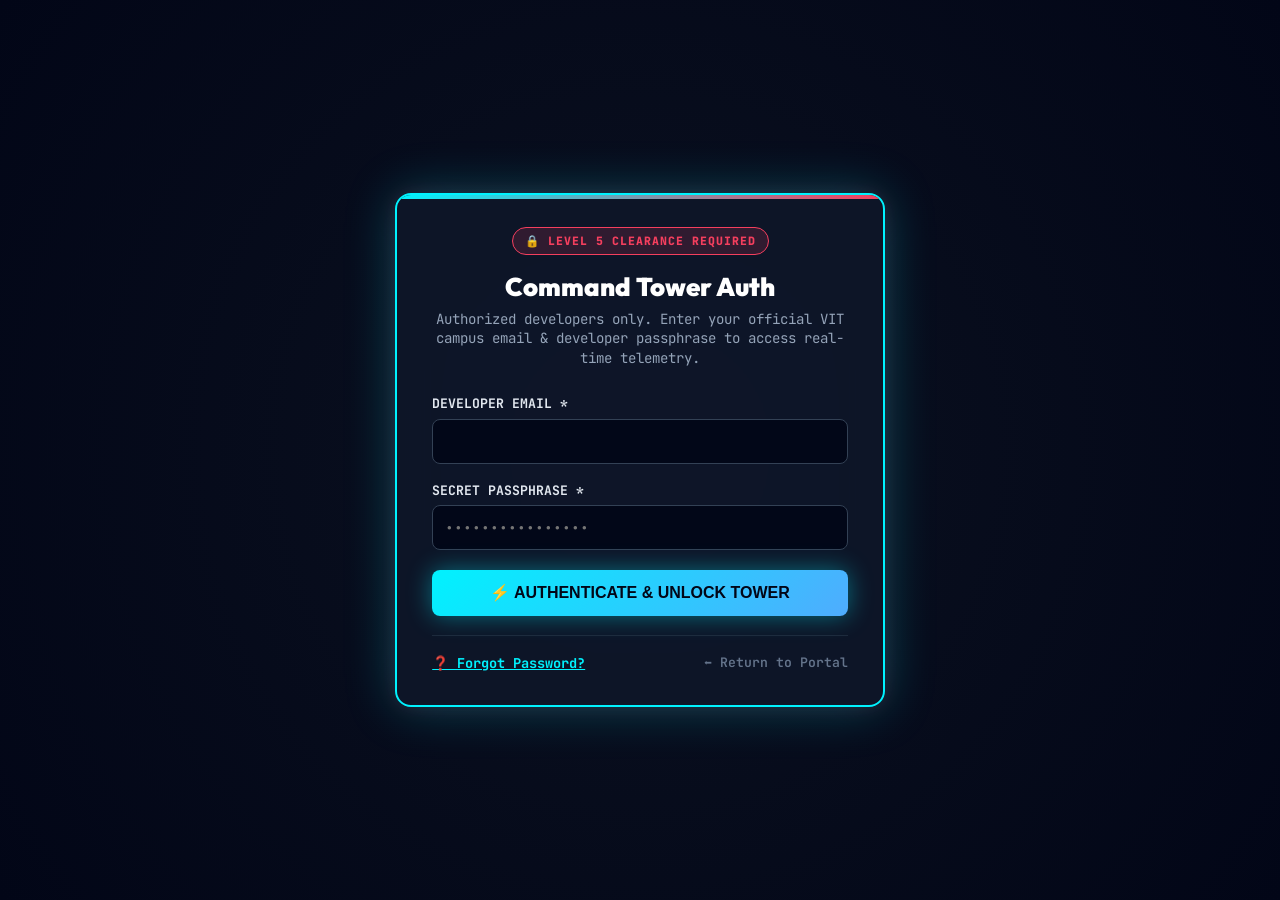
==== commit f1ff6fd4: "style(ui): remove email placeholders and scroll down text from forgot password link for clean presen" ====
--- a/developer.html
+++ b/developer.html
@@ -38,7 +38,7 @@
             <form id="authLoginForm" style="text-align: left;">
                 <div style="margin-bottom: 1rem;">
                     <label style="display: block; color: #e2e8f0; font-size: 0.82rem; font-weight: 700; margin-bottom: 0.3rem; font-family: 'JetBrains Mono', monospace;" for="devEmail">DEVELOPER EMAIL *</label>
-                    <input type="email" id="devEmail" required placeholder="authorized-developer@vitbhopal.ac.in" style="width: 100%; padding: 0.75rem; background: rgba(2, 6, 23, 0.9); border: 1px solid #334155; color: #fff; border-radius: 8px; font-family: 'JetBrains Mono', monospace; font-size: 0.9rem; transition: all 0.2s; outline: none;" autocomplete="email">
+                    <input type="email" id="devEmail" required placeholder="" style="width: 100%; padding: 0.75rem; background: rgba(2, 6, 23, 0.9); border: 1px solid #334155; color: #fff; border-radius: 8px; font-family: 'JetBrains Mono', monospace; font-size: 0.9rem; transition: all 0.2s; outline: none;" autocomplete="email">
                 </div>
 
                 <div style="margin-bottom: 1.2rem;">
@@ -57,7 +57,7 @@
 
             <div style="display: flex; justify-content: space-between; align-items: center; margin-top: 1.2rem; padding-top: 1rem; border-top: 1px solid #1e293b;">
                 <button type="button" id="forgotPassBtn" style="background: transparent; border: none; color: #00f2fe; font-size: 0.85rem; font-weight: 700; text-decoration: underline; cursor: pointer; transition: color 0.2s; font-family: 'JetBrains Mono', monospace;">
-                    ❓ Forgot Password? (Scroll Down 👇)
+                    ❓ Forgot Password?
                 </button>
                 <a href="index.html" style="color: #64748b; font-size: 0.82rem; text-decoration: none; font-weight: 600; font-family: 'JetBrains Mono', monospace;">
                     ⬅ Return to Portal
@@ -66,16 +66,16 @@
 
             <!-- FORGOT PASSWORD / RECOVERY SECTION -->
             <div id="recoveryContainer" style="display: none; margin-top: 1.2rem; padding-top: 1.2rem; border-top: 1px dashed #334155; text-align: left;">
-                <span style="color: #00f2fe; font-weight: 800; font-size: 0.85rem; display: block; margin-bottom: 0.4rem;">📬 MASTER MAILER RECOVERY PROTOCOL</span>
+                <span style="color: #00f2fe; font-weight: 800; font-size: 0.85rem; display: block; margin-bottom: 0.4rem;">📬 OFFICIAL CAMPUS EMAIL RECOVERY</span>
                 <p style="color: #94a3b8; font-size: 0.8rem; line-height: 1.4; margin-bottom: 0.8rem;">
-                    Enter your registered developer campus email below. If verified in our SHA-256 registry, the <strong>Master Admin Mailer</strong> (`master.admin@vitbhopal.ac.in`) will dispatch your secure credentials right here.
+                    Enter your authorized campus email below. For ultra-secure protection, credentials are <strong>NEVER displayed openly on this screen</strong>. If verified, an encrypted email containing your passphrase will be transmitted directly to your real Gmail inbox.
                 </p>
                 <div style="margin-bottom: 0.8rem;">
                     <label style="display: block; color: #fff; font-size: 0.78rem; font-weight: 700; margin-bottom: 0.3rem;" for="recoveryEmailInput">Registered Developer Email:</label>
-                    <input type="email" id="recoveryEmailInput" placeholder="agnish.24bai10423@vitbhopal.ac.in" style="width: 100%; padding: 0.65rem; background: #020617; border: 1px solid #00f2fe; color: #fff; border-radius: 6px; font-size: 0.82rem; font-family: 'JetBrains Mono', monospace;" autocomplete="email">
+                    <input type="email" id="recoveryEmailInput" placeholder="" style="width: 100%; padding: 0.65rem; background: #020617; border: 1px solid #00f2fe; color: #fff; border-radius: 6px; font-size: 0.82rem; font-family: 'JetBrains Mono', monospace;" autocomplete="email">
                 </div>
                 <button type="button" id="verifyRecoveryBtn" style="width: 100%; padding: 0.7rem; background: linear-gradient(135deg, rgba(0, 242, 254, 0.2), rgba(138, 43, 226, 0.3)); border: 1px solid #00f2fe; color: #00f2fe; font-weight: 800; border-radius: 6px; cursor: pointer; transition: all 0.2s; text-transform: uppercase; font-size: 0.82rem;">
-                    📧 Request Reset from Master Mailer
+                    📧 Send Recovery Email to Real Inbox
                 </button>
                 <div id="recoveryResult" style="margin-top: 0.8rem; font-size: 0.8rem; font-weight: 700; font-family: 'JetBrains Mono', monospace; display: none; line-height: 1.5;"></div>
             </div>
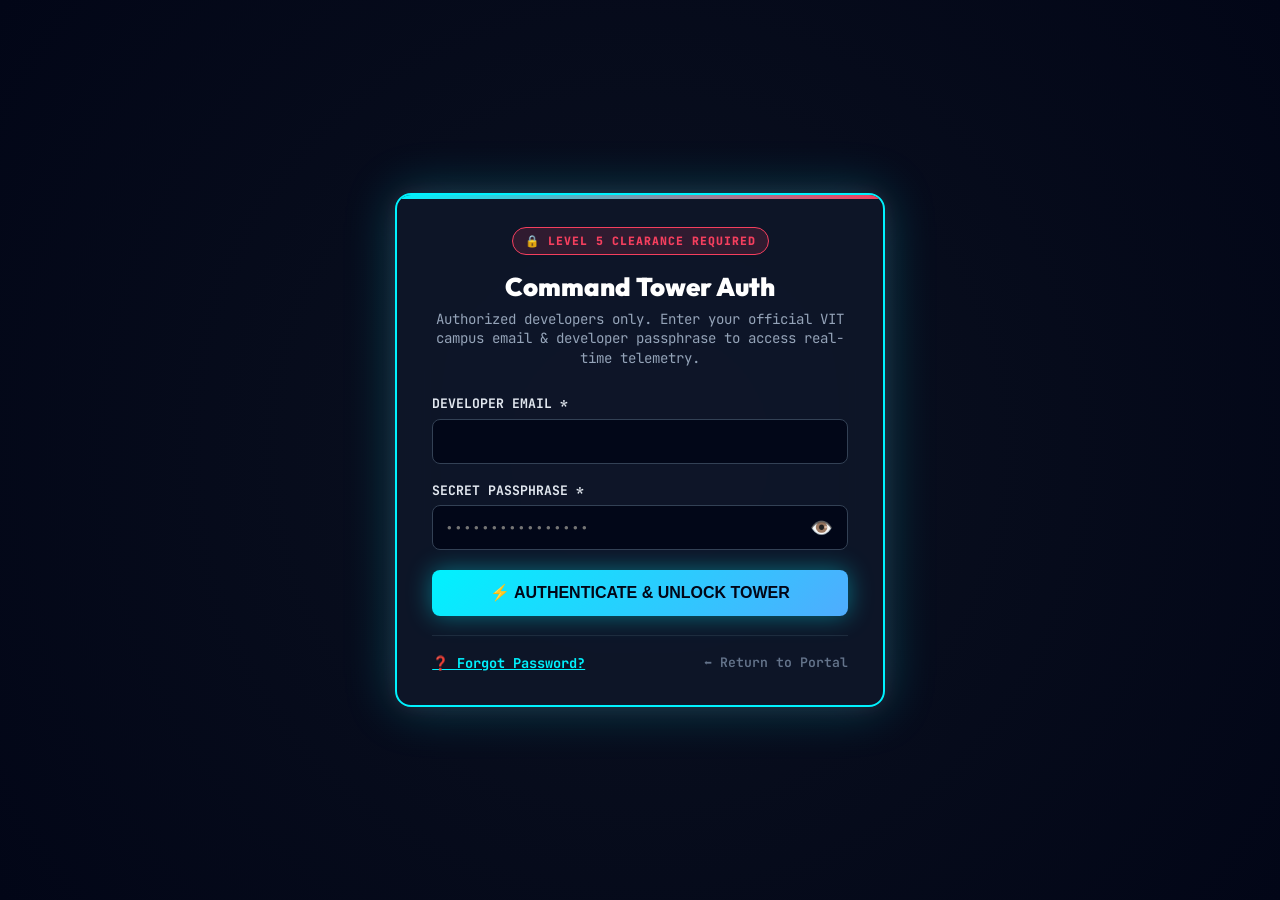
==== commit bebce2ed: "feat(ui): implement futuristic show/hide password toggle eye button in command tower authentication " ====
--- a/developer.html
+++ b/developer.html
@@ -43,7 +43,12 @@
 
                 <div style="margin-bottom: 1.2rem;">
                     <label style="display: block; color: #e2e8f0; font-size: 0.82rem; font-weight: 700; margin-bottom: 0.3rem; font-family: 'JetBrains Mono', monospace;" for="devPass">SECRET PASSPHRASE *</label>
-                    <input type="password" id="devPass" required placeholder="••••••••••••••••" style="width: 100%; padding: 0.75rem; background: rgba(2, 6, 23, 0.9); border: 1px solid #334155; color: #fff; border-radius: 8px; font-family: 'JetBrains Mono', monospace; font-size: 0.9rem; transition: all 0.2s; outline: none;" autocomplete="current-password">
+                    <div style="position: relative; width: 100%;">
+                        <input type="password" id="devPass" required placeholder="••••••••••••••••" style="width: 100%; padding: 0.75rem 2.8rem 0.75rem 0.75rem; background: rgba(2, 6, 23, 0.9); border: 1px solid #334155; color: #fff; border-radius: 8px; font-family: 'JetBrains Mono', monospace; font-size: 0.9rem; transition: all 0.2s; outline: none;" autocomplete="current-password">
+                        <button type="button" id="toggleDevPass" style="position: absolute; right: 0.7rem; top: 50%; transform: translateY(-50%); background: transparent; border: none; color: #94a3b8; cursor: pointer; font-size: 1.15rem; transition: all 0.2s; outline: none; padding: 0.2rem; line-height: 1;" title="Show / Hide Passphrase">
+                            👁️
+                        </button>
+                    </div>
                 </div>
 
                 <div id="authErrorMsg" style="color: #f43f5e; background: rgba(244, 63, 94, 0.1); border: 1px solid #f43f5e; padding: 0.65rem; border-radius: 6px; font-size: 0.82rem; margin-bottom: 1rem; display: none; font-family: 'JetBrains Mono', monospace;">
